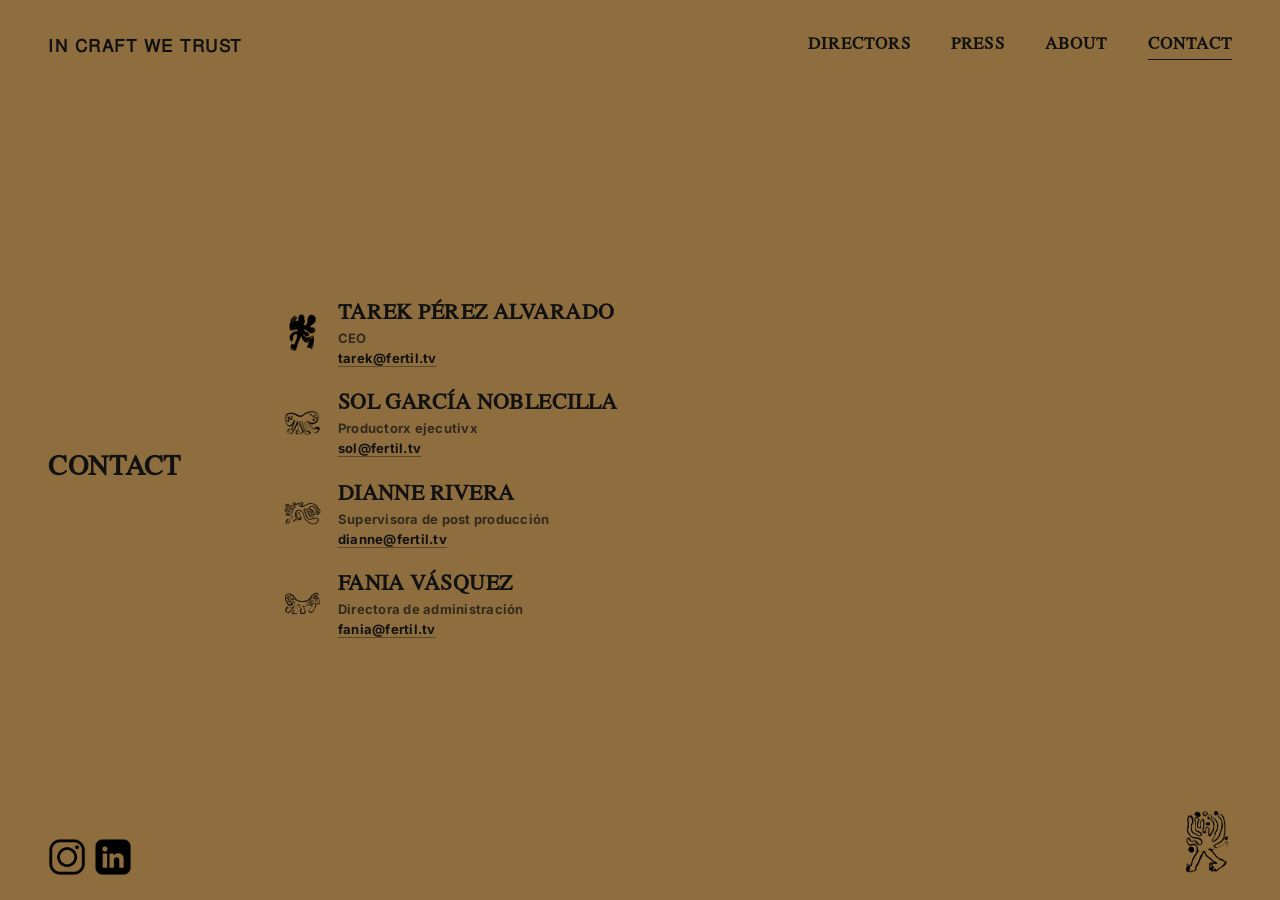
==== pages/contact.html @ 553d5a18 "Primer avance" ====
<!DOCTYPE html>
<html lang="es">
<head>
  <meta charset="UTF-8">
  <meta name="viewport" content="width=device-width, initial-scale=1.0">
  <title>Contact — Fértil</title>
  <meta name="description" content="Contacto de Fértil: escribinos directamente al equipo de producción.">
  <link rel="stylesheet" href="../CSS/style.css">
  <link rel="stylesheet" href="../CSS/contact.css">
</head>
<body class="contact-page">

  <!-- Nav: mismo comportamiento que Directors (píldora flotante oscura al hacer scroll, texto oscuro por defecto sobre el mostaza) -->
  <header class="nav nav--on-light" data-nav data-nav-behavior="float-on-scroll">
    <a class="nav__brand" href="../index.html">In Craft We Trust</a>

    <nav class="nav__links" aria-label="Navegación principal">
      <a href="../pages/directors.html">Directors</a>
      <a href="../pages/press.html">Press</a>
      <a href="../pages/about.html">About</a>
      <a href="../pages/contact.html" aria-current="page">Contact</a>
    </nav>

    <button class="nav__toggle" data-nav-toggle aria-label="Abrir menú" aria-expanded="false" aria-controls="mobile-menu">
      <span></span><span></span>
    </button>
  </header>

  <div class="nav__menu-overlay" id="mobile-menu" data-nav-overlay data-open="false">
    <ul>
      <li><a href="../pages/directors.html">Directors</a></li>
      <li><a href="../pages/press.html">Press</a></li>
      <li><a href="../pages/about.html">About</a></li>
      <li><a href="../pages/contact.html" aria-current="page">Contact</a></li>
    </ul>
  </div>

  <main>
    <section class="contact-hero">
      <div class="contact-hero__inner">
        <h1 class="contact-hero__label">Contact</h1>

        <ul class="contact-list">
          <li class="contact-item">
            <img class="contact-item__icon" src="../recursos/icons/isotype-hand.png" alt="">
            <div class="contact-item__info">
              <h2 class="contact-item__name">Tarek Pérez Alvarado</h2>
              <p class="contact-item__role">CEO</p>
              <a class="contact-item__email" href="mailto:tarek@fertil.tv">tarek@fertil.tv</a>
            </div>
          </li>

          <li class="contact-item">
            <img class="contact-item__icon" src="../recursos/icons/icono-contacto-sol.png" alt="">
            <div class="contact-item__info">
              <h2 class="contact-item__name">Sol García Noblecilla</h2>
              <p class="contact-item__role">Productorx ejecutivx</p>
              <a class="contact-item__email" href="mailto:sol@fertil.tv">sol@fertil.tv</a>
            </div>
          </li>

          <li class="contact-item">
            <img class="contact-item__icon" src="../recursos/icons/icono-contacto-dianne.png" alt="">
            <div class="contact-item__info">
              <h2 class="contact-item__name">Dianne Rivera</h2>
              <p class="contact-item__role">Supervisora de post producción</p>
              <a class="contact-item__email" href="mailto:dianne@fertil.tv">dianne@fertil.tv</a>
            </div>
          </li>

          <li class="contact-item">
            <img class="contact-item__icon" src="../recursos/icons/icono-contacto-fania.png" alt="">
            <div class="contact-item__info">
              <h2 class="contact-item__name">Fania Vásquez</h2>
              <p class="contact-item__role">Directora de administración</p>
              <a class="contact-item__email" href="mailto:fania@fertil.tv">fania@fertil.tv</a>
            </div>
          </li>
        </ul>
      </div>

      <div class="page-footer">
        <div class="social-row">
          <a href="https://www.instagram.com/fertil.tv/" target="_blank" rel="noopener" aria-label="Instagram de Fértil">
            <img src="../recursos/icons/instagram.png" alt="">
          </a>
          <a href="https://www.linkedin.com/company/fertil/" target="_blank" rel="noopener" aria-label="LinkedIn de Fértil">
            <img src="../recursos/icons/linkedin.png" alt="">
          </a>
        </div>
        <img class="isotype-mark" src="../recursos/icons/icono-contacto-tarek.png" alt="" aria-hidden="true">
      </div>
    </section>
  </main>

  <script src="../JS/main.js"></script>
</body>
</html>
---- CSS/style.css ----
/* =========================================================================
   FÉRTIL — style.css
   Hoja de estilos GLOBAL (tokens, reset, tipografía, nav, menú mobile,
   preloader) + estilos específicos de INICIO.
   Cada página siguiente (directors/about/press/contact) trae su propio
   archivo CSS en /CSS y asume que este archivo ya se cargó antes.
   ========================================================================= */

/* ---------------------------------------------------------------------
   1. Tipografía — @font-face
   Fuentes empaquetadas en recursos/font (ver carpeta FERTIL WEB/Fonts)
--------------------------------------------------------------------- */
@font-face {
  font-family: "Inter";
  src: url("../recursos/font/Inter-VariableFont.ttf") format("truetype-variations"),
       url("../recursos/font/Inter-VariableFont.ttf") format("truetype");
  font-weight: 100 900;
  font-style: normal;
  font-display: swap;
}

@font-face {
  font-family: "Times Newer Roman";
  src: url("../recursos/font/TimesNewerRoman-Regular.otf") format("opentype");
  font-weight: 400;
  font-style: normal;
  font-display: swap;
}

@font-face {
  font-family: "Free Sans";
  src: url("../recursos/font/FreeSans.ttf") format("truetype");
  font-weight: 400;
  font-style: normal;
  font-display: swap;
}

/* ---------------------------------------------------------------------
   2. Design tokens
   Colores tomados directamente del mockup (WEB FÉRTIL, Google Slides).
--------------------------------------------------------------------- */
:root {
  /* Colores de marca / secciones */
  --color-black: #000000;
  --color-white: #ffffff;
  --color-mostaza: #8e6e3f;       /* fondo Directors / About / Contact */
  --color-mostaza-deep: #75592f;  /* hover / estados sobre mostaza */
  --color-pink: #f1cabb;          /* cierre de About */
  --color-ink: #111111;           /* texto sobre fondos claros */

  --overlay-soft: rgba(0, 0, 0, 0.35);
  --overlay-strong: rgba(0, 0, 0, 0.6);
  --hairline: rgba(255, 255, 255, 0.25);
  --hairline-ink: rgba(17, 17, 17, 0.25);

  /* Tipografía */
  --font-ui: "Inter", -apple-system, "Segoe UI", sans-serif;
  --font-serif: "Times Newer Roman", "Times New Roman", serif;
  --font-alt: "Free Sans", "Inter", sans-serif;

  /* Espaciado */
  --space-1: 4px;
  --space-2: 8px;
  --space-3: 16px;
  --space-4: 24px;
  --space-5: 40px;
  --space-6: 64px;
  --space-7: 96px;

  /* Layout */
  --container-padding: 48px;
  --nav-height: 92px;

  /* Movimiento */
  --ease-default: cubic-bezier(0.4, 0, 0.2, 1);
  --duration-fast: 0.2s;
  --duration-base: 0.4s;
  --duration-slow: 0.8s;

  /* Escala z-index (compartida por todas las páginas) */
  --z-nav: 500;
  --z-menu: 490;
  --z-modal: 800;
  --z-preloader: 900;
}

@media (max-width: 768px) {
  :root {
    --container-padding: 20px;
    --nav-height: 64px;
  }
}

/* ---------------------------------------------------------------------
   3. Reset
--------------------------------------------------------------------- */
*, *::before, *::after { box-sizing: border-box; }

html { scroll-behavior: smooth; }

body, h1, h2, h3, h4, p, ul, figure { margin: 0; }

ul { list-style: none; padding: 0; }

a { text-decoration: none; color: inherit; }

img, video { display: block; max-width: 100%; }

button {
  font: inherit;
  background: none;
  border: none;
  padding: 0;
  cursor: pointer;
  color: inherit;
}

body {
  font-family: var(--font-ui);
  background: var(--color-black);
  color: var(--color-white);
  -webkit-font-smoothing: antialiased;
  -moz-osx-font-smoothing: grayscale;
  overflow-x: hidden;
}

body[data-preloading="true"] { overflow: hidden; height: 100vh; }

.visually-hidden {
  position: absolute;
  width: 1px; height: 1px;
  padding: 0; margin: -1px;
  overflow: hidden;
  clip: rect(0, 0, 0, 0);
  white-space: nowrap;
  border: 0;
}

/* ---------------------------------------------------------------------
   4. Nav — barra superior compartida por todas las páginas.
   Por defecto es una barra fija de ancho completo (así aparece en Inicio).
   Las páginas con scroll largo (About, Directors, etc.) activan el modo
   "isla flotante" agregando [data-nav-behavior="float-on-scroll"] al
   header; main.js se encarga de sumar/quitar la clase .nav--floating.
--------------------------------------------------------------------- */
.nav {
  position: fixed;
  top: 0; left: 0; right: 0;
  z-index: var(--z-nav);
  display: flex;
  align-items: center;
  justify-content: space-between;
  height: var(--nav-height);
  padding: 0 var(--container-padding);
  /* border-radius queda SIEMPRE en 999px (ver comentario en .nav--floating
     más abajo): así, al sumar/sacar esa clase durante el scroll, este valor
     no cambia y el navegador no tiene que recalcular la máscara del blur
     (backdrop-filter) en cada frame -- eso era lo que producía un glitch
     visible de pintado (un "corte" horizontal a mitad del nav, con texto
     de la página bajo el degradado que aparecía sin desenfocar de un lado
     y sí del otro) apenas se activaba el modo isla flotante.
     transform: translateZ(0) fuerza a que este elemento viva en su propia
     capa de composición de forma estable durante toda la transición, en
     vez de recrearla a mitad de camino -- la otra mitad del arreglo para
     el mismo glitch. */
  border-radius: 999px;
  transform: translateZ(0);
  transition: background-color var(--duration-base) var(--ease-default),
              margin var(--duration-base) var(--ease-default),
              padding var(--duration-base) var(--ease-default),
              max-width var(--duration-base) var(--ease-default);
}

.nav__brand {
  font-family: var(--font-alt);
  font-size: 17px;
  font-weight: 600;
  letter-spacing: 0.09em;
  text-transform: uppercase;
  white-space: nowrap;
}

.nav__links {
  display: flex;
  align-items: center;
  gap: var(--space-5);
  font-family: var(--font-serif);
  font-size: 17px;
  font-weight: 600;
  letter-spacing: 0.07em;
  text-transform: uppercase;
}

.nav__links a {
  position: relative;
  padding-bottom: 3px;
}

.nav__links a::after {
  content: "";
  position: absolute;
  left: 0; right: 100%;
  bottom: 0;
  height: 1px;
  background: currentColor;
  transition: right var(--duration-base) var(--ease-default);
}

.nav__links a:hover::after,
.nav__links a[aria-current="page"]::after { right: 0; }

/* Estado "isla flotante": se activa vía JS al hacer scroll en páginas largas.
   border-radius NO se repite acá -- ya vive fijo en .nav (ver ese comentario
   más arriba).
   OJO: este bloque tenía backdrop-filter: blur(14px) -- en la práctica (y
   reproducido también acá) esa combinación de "elemento fixed + ancho casi
   completo + blur" pinta mal en algunos navegadores/GPUs: la mitad del
   nav (bajo el nombre de marca) queda sin el fondo oscuro aplicado, viendo
   el contenido de la página crudo/a medio desenfocar, mientras la otra
   mitad (bajo los links) sí se pinta bien -- se ve como un "corte" horizontal
   feo a mitad del menú. En vez de perseguir esa combinación específica de
   bug de blur, se saca el desenfoque y se sube la opacidad del fondo: sigue
   viéndose como una píldora oscura flotante, pero al ser un color sólido
   (sin backdrop-filter) no hay superficie que dependa de un recálculo de
   blur por frame, así que no puede quedar a medio pintar. */
.nav--floating {
  top: var(--space-3);
  margin: 0 auto;
  left: var(--container-padding);
  right: var(--container-padding);
  max-width: calc(100% - (var(--container-padding) * 2));
  background: rgba(10, 10, 10, 0.92);
}

/* Nav sobre fondo claro (.nav--on-light, definida en el CSS de cada
   página: Directors, Contact...) + menú mobile abierto: el brand y el
   botón hamburguesa/X usan currentColor en tono oscuro por defecto --
   sobre el overlay casi negro del menú (rgba(0,0,0,.82)) quedaban
   invisibles (oscuro sobre oscuro, la "X" directamente no se veía).
   Mientras el menú está abierto pasan a blanco, igual que ya hacen al
   flotar. Mayor especificidad que .nav--on-light sola, así gana sin
   importar en qué archivo/orden se cargue esa clase. */
body.nav-menu-open .nav--on-light { color: var(--color-white); }

/* Botón hamburguesa (solo mobile) */
.nav__toggle {
  display: none;
  flex-direction: column;
  justify-content: center;
  gap: 6px;
  width: 29px;
  height: 22px;
}

.nav__toggle span {
  display: block;
  height: 1.5px;
  width: 100%;
  background: currentColor;
  transition: transform var(--duration-fast) var(--ease-default),
              opacity var(--duration-fast) var(--ease-default);
}

.nav__toggle[aria-expanded="true"] span:first-child { transform: translateY(7px) rotate(45deg); }
.nav__toggle[aria-expanded="true"] span:last-child { transform: translateY(-7px) rotate(-45deg); }

/* Overlay del menú mobile: se despliega desde la derecha, sobre el video */
.nav__menu-overlay {
  position: fixed;
  inset: 0;
  z-index: var(--z-menu);
  display: flex;
  justify-content: flex-end;
  align-items: center;
  padding: var(--space-4) var(--container-padding);
  background: rgba(0, 0, 0, 0.82);
  opacity: 0;
  visibility: hidden;
  transform: translateY(-8px);
  transition: opacity var(--duration-base) var(--ease-default),
              transform var(--duration-base) var(--ease-default),
              visibility var(--duration-base);
}

.nav__menu-overlay[data-open="true"] {
  opacity: 1;
  visibility: visible;
  transform: translateY(0);
}

.nav__menu-overlay ul {
  display: flex;
  flex-direction: column;
  align-items: flex-end;
  gap: var(--space-3);
  font-family: var(--font-serif);
  font-size: 24px;
  font-weight: 700;
  letter-spacing: 0.02em;
  text-transform: uppercase;
}

@media (min-width: 769px) {
  .nav__menu-overlay { display: none; }
}

@media (max-width: 768px) {
  .nav__links { display: none; }
  .nav__toggle { display: flex; }
}

/* ---------------------------------------------------------------------
   5. Preloader — animación del logo, una vez por sesión (ver main.js)
--------------------------------------------------------------------- */
.preloader {
  position: fixed;
  inset: 0;
  z-index: var(--z-preloader);
  display: flex;
  align-items: center;
  justify-content: center;
  background: var(--color-black);
  transition: opacity var(--duration-slow) var(--ease-default);
}

.preloader video {
  width: min(58vw, 420px);
  height: auto;
}

.preloader[data-hide="true"] {
  opacity: 0;
  pointer-events: none;
}


/* ---------------------------------------------------------------------
   6. Iconos sociales + marca (footer flotante, reutilizado en varias páginas)
--------------------------------------------------------------------- */
.social-row {
  display: flex;
  align-items: center;
  gap: var(--space-2);
}

.social-row a {
  width: 30px; height: 30px;
  display: flex;
  align-items: center;
  justify-content: center;
  border-radius: 50%;
  background: rgba(255, 255, 255, 0.12);
  transition: background var(--duration-fast) var(--ease-default),
              transform var(--duration-fast) var(--ease-default);
}

.social-row a:hover {
  background: rgba(255, 255, 255, 0.24);
  transform: translateY(-2px);
}

.social-row svg { width: 15px; height: 15px; }

.brand-mark {
  width: 34px;
  height: auto;
  opacity: 0.92;
}

/* ---------------------------------------------------------------------
   7. INICIO — hero de video a pantalla completa
--------------------------------------------------------------------- */
.hero {
  position: relative;
  height: 100vh;
  min-height: 580px;
  width: 100%;
  overflow: hidden;
  background: var(--color-black);
}

.hero__video {
  position: absolute;
  inset: 0;
  width: 100%;
  height: 100%;
  object-fit: cover;
}

.hero__scrim {
  position: absolute;
  inset: 0;
  background: linear-gradient(180deg, rgba(0,0,0,.35) 0%, rgba(0,0,0,0) 22%, rgba(0,0,0,0) 70%, rgba(0,0,0,.45) 100%);
  pointer-events: none;
}

.hero__footer {
  position: absolute;
  left: var(--container-padding);
  right: var(--container-padding);
  bottom: var(--space-4);
  display: flex;
  align-items: center;
  justify-content: space-between;
}
---- CSS/contact.css ----
/* =========================================================================
   FÉRTIL — contact.css
   Página estática de Contact: fondo mostaza de pantalla completa, con la
   etiqueta "CONTACT" a la izquierda y la lista vertical de contactos a la
   derecha (mismo criterio visual que Directors: nav clara + footer con
   redes/isotipo). Depende de style.css (tokens/reset/nav ya definidos).
   ========================================================================= */

body.contact-page {
  background: var(--color-mostaza);
  overflow-x: hidden;
}

/* Nav sobre fondo claro: mismo comportamiento que en Directors (texto
   oscuro por defecto, píldora oscura + texto blanco al flotar). */
.nav--on-light { color: var(--color-ink); }
.nav--on-light.nav--floating,
.nav--floating.nav--on-light { color: var(--color-white); }

/* ---------------------------------------------------------------------
   Sección principal
--------------------------------------------------------------------- */
.contact-hero {
  position: relative;
  height: 100vh;
  display: flex;
  align-items: center;
  color: var(--color-ink);
  /* Clearance chico arriba/abajo (nav fijo + footer absolute); todo el
     contenido tiene que entrar en una sola pantalla, sin scroll -- por
     eso "height" fijo en vez de "min-height" (que dejaba crecer la
     sección si el contenido superaba el alto real del viewport). */
  padding: calc(var(--nav-height) + var(--space-3)) var(--container-padding) calc(var(--space-6) + var(--space-2));
}

.contact-hero__inner {
  width: 100%;
  max-width: 1360px;
  max-height: 100%;
  margin: 0 auto;
  display: flex;
  /* "CONTACT" queda centrado contra el alto total de la lista (no pegado
     arriba), tal como en el mockup. */
  align-items: center;
  gap: clamp(var(--space-6), 8vw, 140px);
}

.contact-hero__label {
  flex: 0 0 auto;
  font-family: var(--font-serif);
  font-weight: 700;
  text-transform: uppercase;
  letter-spacing: 0.02em;
  font-size: clamp(20px, 2.2vw, 34px);
  line-height: 1;
}

/* ---------------------------------------------------------------------
   Lista de contactos
--------------------------------------------------------------------- */
.contact-list {
  flex: 1;
  display: flex;
  flex-direction: column;
  gap: clamp(var(--space-3), 2.6vh, var(--space-4));
  max-width: 560px;
}

.contact-item {
  display: flex;
  align-items: center;
  gap: var(--space-3);
}

.contact-item__icon {
  /* Ancho Y alto fijos (con object-fit:contain) en vez de solo ancho:
     los 4 dibujos no comparten la misma proporción -- el de Tarek es
     vertical (más alto que ancho) y con "height:auto" terminaba mucho
     más grande que los demás, que son horizontales. Con una caja fija
     los cuatro quedan del mismo tamaño visual, cada uno centrado dentro. */
  flex: 0 0 auto;
  width: clamp(36px, 3vw, 46px);
  height: clamp(36px, 3vw, 46px);
  object-fit: contain;
}

.contact-item__info {
  display: flex;
  flex-direction: column;
}

.contact-item__name {
  font-family: var(--font-serif);
  font-weight: 600;
  text-transform: uppercase;
  letter-spacing: 0.02em;
  font-size: clamp(17px, 1.7vw, 22px);
}

.contact-item__role {
  margin-top: 2px;
  font-family: var(--font-ui);
  font-weight: 700;
  font-size: 13px;
  letter-spacing: 0.02em;
  opacity: 0.72;
}

.contact-item__email {
  margin-top: var(--space-1);
  display: inline-block;
  width: fit-content;
  font-family: var(--font-ui);
  font-weight: 700;
  font-size: 13px;
  letter-spacing: 0.02em;
  text-decoration: underline;
  text-underline-offset: 3px;
  text-decoration-color: rgba(17, 17, 17, 0.4);
  transition: opacity var(--duration-fast) var(--ease-default);
}
.contact-item__email:hover { opacity: 0.6; }

/* ---------------------------------------------------------------------
   Footer (redes a la izquierda, isotipo a la derecha -- sin firma, ese
   elemento solo aparece en el detalle de un director).
--------------------------------------------------------------------- */
.page-footer {
  position: absolute;
  left: var(--container-padding);
  right: var(--container-padding);
  bottom: var(--space-4);
  display: grid;
  grid-template-columns: 1fr auto 1fr;
  align-items: end;
  z-index: 2;
}

.social-row { grid-column: 1; justify-self: start; }
.isotype-mark { grid-column: 3; justify-self: end; width: 50px; height: auto; }

/* Los íconos ya traen su propia forma recortada -- sin círculo/fondo extra. */
.contact-page .social-row a {
  width: auto;
  height: auto;
  background: none;
  border-radius: 0;
}
.contact-page .social-row a:hover {
  background: none;
  transform: translateY(-2px);
}
.contact-page .social-row img {
  width: 38px;
  height: auto;
  display: block;
}

@media (max-width: 900px) {
  .contact-hero__inner {
    flex-direction: column;
    align-items: flex-start;
    gap: var(--space-4);
  }
}

@media (max-width: 768px) {
  /* En mobile la lista suele necesitar más alto del que da una pantalla
     (4 contactos + texto envuelto) -- ahí sí se permite scroll, a
     diferencia de desktop donde todo tiene que entrar en un solo golpe
     de vista. */
  .contact-hero {
    height: auto;
    min-height: 100vh;
    padding: calc(var(--nav-height) + var(--space-4)) var(--container-padding) calc(var(--space-6) + var(--space-4));
  }
  .contact-list { gap: var(--space-4); }
}
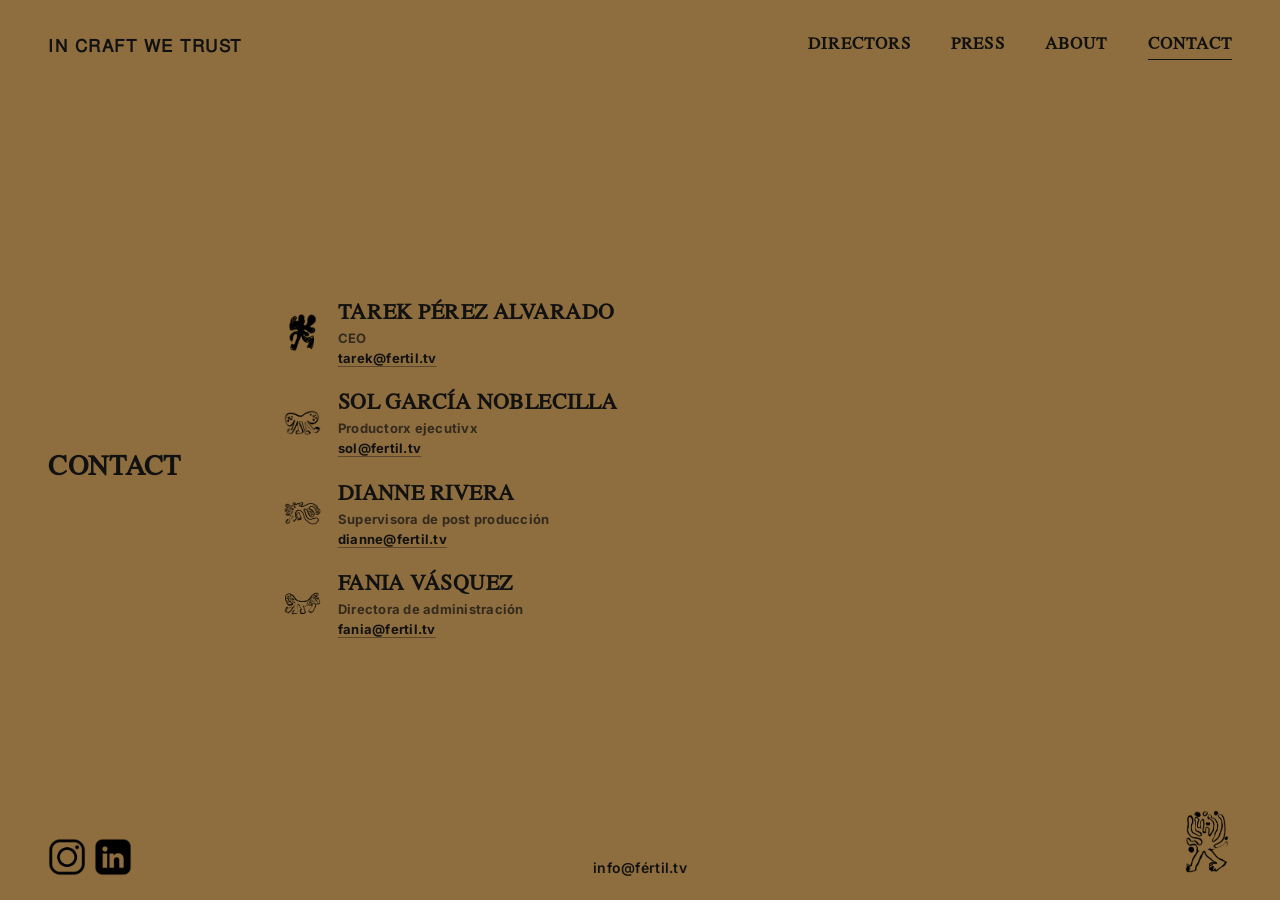
==== commit 44297461: "Pase Tercero3411" ====
--- a/pages/contact.html
+++ b/pages/contact.html
@@ -6,7 +6,7 @@
   <title>Contact — Fértil</title>
   <meta name="description" content="Contacto de Fértil: escribinos directamente al equipo de producción.">
   <link rel="stylesheet" href="../CSS/style.css">
-  <link rel="stylesheet" href="../CSS/contact.css">
+  <link rel="stylesheet" href="../CSS/contact.css?v=3">
 </head>
 <body class="contact-page">
 
@@ -88,6 +88,7 @@
             <img src="../recursos/icons/linkedin.png" alt="">
           </a>
         </div>
+        <a class="contact-footer__email" href="mailto:info@fertil.tv">info@fértil.tv</a>
         <img class="isotype-mark" src="../recursos/icons/icono-contacto-tarek.png" alt="" aria-hidden="true">
       </div>
     </section>
--- a/CSS/style.css
+++ b/CSS/style.css
@@ -45,7 +45,7 @@
   --color-white: #ffffff;
   --color-mostaza: #8e6e3f;       /* fondo Directors / About / Contact */
   --color-mostaza-deep: #75592f;  /* hover / estados sobre mostaza */
-  --color-pink: #f1cabb;          /* cierre de About */
+  --color-pink: #fac8b9;          /* cierre de About */
   --color-ink: #111111;           /* texto sobre fondos claros */
 
   --overlay-soft: rgba(0, 0, 0, 0.35);
@@ -70,6 +70,10 @@
   /* Layout */
   --container-padding: 48px;
   --nav-height: 92px;
+  /* Barra flotante (.nav--floating, ver más abajo): más baja que la barra
+     de reposo -- se pidió menos altura al pasar a modo isla/flotante (luego
+     se subió un poco desde 64px porque quedaba demasiado baja). */
+  --nav-height-floating: 76px;
 
   /* Movimiento */
   --ease-default: cubic-bezier(0.4, 0, 0.2, 1);
@@ -88,6 +92,7 @@
   :root {
     --container-padding: 20px;
     --nav-height: 64px;
+    --nav-height-floating: 60px;
   }
 }
 
@@ -210,26 +215,20 @@
 .nav__links a[aria-current="page"]::after { right: 0; }
 
 /* Estado "isla flotante": se activa vía JS al hacer scroll en páginas largas.
-   border-radius NO se repite acá -- ya vive fijo en .nav (ver ese comentario
-   más arriba).
-   OJO: este bloque tenía backdrop-filter: blur(14px) -- en la práctica (y
-   reproducido también acá) esa combinación de "elemento fixed + ancho casi
-   completo + blur" pinta mal en algunos navegadores/GPUs: la mitad del
-   nav (bajo el nombre de marca) queda sin el fondo oscuro aplicado, viendo
-   el contenido de la página crudo/a medio desenfocar, mientras la otra
-   mitad (bajo los links) sí se pinta bien -- se ve como un "corte" horizontal
-   feo a mitad del menú. En vez de perseguir esa combinación específica de
-   bug de blur, se saca el desenfoque y se sube la opacidad del fondo: sigue
-   viéndose como una píldora oscura flotante, pero al ser un color sólido
-   (sin backdrop-filter) no hay superficie que dependa de un recálculo de
-   blur por frame, así que no puede quedar a medio pintar. */
+   Sin fondo -- transparente por completo (ni color sólido, ni blur, ni
+   borde): el nav es siempre invisible como caja, sólo se ve su texto/links
+   flotando sobre lo que sea que haya detrás, igual que en reposo. Ancho
+   completo (edge-to-edge) y más baja que la barra de reposo, nada más. */
 .nav--floating {
-  top: var(--space-3);
-  margin: 0 auto;
-  left: var(--container-padding);
-  right: var(--container-padding);
-  max-width: calc(100% - (var(--container-padding) * 2));
-  background: rgba(10, 10, 10, 0.92);
+  top: 0;
+  left: 0;
+  right: 0;
+  margin: 0;
+  max-width: 100%;
+  height: var(--nav-height-floating);
+  border-radius: 0;
+  background: transparent;
+  border: none;
 }
 
 /* Nav sobre fondo claro (.nav--on-light, definida en el CSS de cada
--- a/CSS/contact.css
+++ b/CSS/contact.css
@@ -138,6 +138,18 @@
 
 .social-row { grid-column: 1; justify-self: start; }
 .isotype-mark { grid-column: 3; justify-self: end; width: 50px; height: auto; }
+/* Email centrado a lo ancho en el footer (columna del medio del grid) y
+   alineado a la BASE (align-self:end) igual que las redes y el isotipo --
+   antes iba centrado vertical y quedaba flotando más arriba que los demás. */
+.contact-footer__email {
+  grid-column: 2;
+  justify-self: center;
+  align-self: end;
+  font-family: var(--font-ui);
+  font-size: 14px;
+  font-weight: 600;
+  letter-spacing: 0.02em;
+}
 
 /* Los íconos ya traen su propia forma recortada -- sin círculo/fondo extra. */
 .contact-page .social-row a {
@@ -157,22 +169,38 @@
 }
 
 @media (max-width: 900px) {
+  /* En mobile el contenido se apila y arranca ARRIBA (no centrado vertical):
+     "CONTACT" queda cerca del nav y la lista debajo, con el footer abajo
+     -- como en la referencia. */
+  .contact-hero { align-items: flex-start; }
   .contact-hero__inner {
     flex-direction: column;
-    align-items: flex-start;
-    gap: var(--space-4);
+    /* stretch para que "CONTACT" pueda centrarse a lo ancho (text-align);
+       la lista queda alineada a la izquierda igual. */
+    align-items: stretch;
+    gap: var(--space-5);
   }
+  /* "CONTACT" centrado a lo ancho en mobile (en desktop va a la izquierda). */
+  .contact-hero__label { text-align: center; }
 }
 
 @media (max-width: 768px) {
   /* En mobile la lista suele necesitar más alto del que da una pantalla
      (4 contactos + texto envuelto) -- ahí sí se permite scroll, a
      diferencia de desktop donde todo tiene que entrar en un solo golpe
-     de vista. */
+     de vista. dvh en vez de vh para que cubra el alto visible real. */
   .contact-hero {
     height: auto;
     min-height: 100vh;
+    min-height: 100dvh;
     padding: calc(var(--nav-height) + var(--space-4)) var(--container-padding) calc(var(--space-6) + var(--space-4));
   }
   .contact-list { gap: var(--space-4); }
-}
+  /* "CONTACT" un poco más grande en mobile (el clamp lo dejaba en 20px). */
+  .contact-hero__label { font-size: 26px; }
+  /* Más aire entre "CONTACT" y la lista -- baja un poco los nombres. */
+  .contact-hero__inner { gap: var(--space-6); }
+  /* Que el email del footer no empuje contra los laterales en pantallas
+     angostas. */
+  .contact-footer__email { font-size: 12px; }
+}
